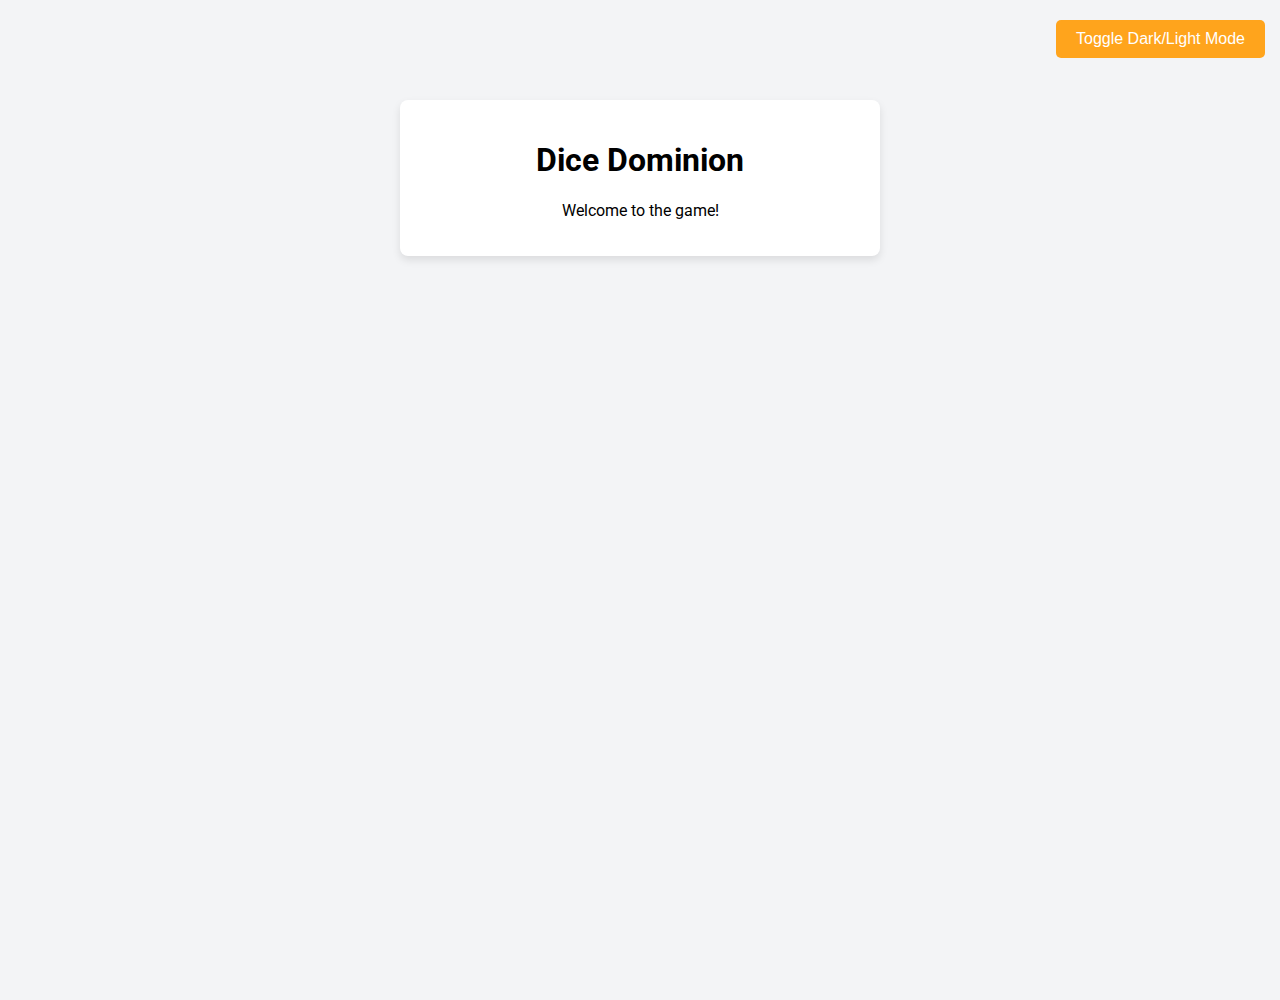
==== local_DiceDominion/local_index.html @ 4d5ac479 "Initial project structure with dark/light theme toggle" ====
<!DOCTYPE html>
<html lang="en">
<head>
  <meta charset="UTF-8" />
  <meta name="viewport" content="width=device-width, initial-scale=1.0"/>
  <title>Dice Dominion</title>
  <link
    href="https://fonts.googleapis.com/css2?family=Roboto:wght@400;700&display=swap"
    rel="stylesheet"/>
  <link rel="stylesheet" href="style.css" />
</head>
<body>
  <div
    id="toggleTheme"
    style="position: absolute; top: 10px; right: 10px; cursor: pointer;">
    <button onclick="toggleTheme()">Toggle Dark/Light Mode</button>
  </div>
  <div id="container" style="display: block;">
    <h1>Dice Dominion</h1>
    <p>Welcome to the game!</p>
  </div>
  <script src="script.js"></script>
</body>
</html>
---- local_DiceDominion/style.css ----
body, html {
    display: flex;
    justify-content: center;
    align-items: flex-start;
    height: 100vh;
    margin: 0;
    padding-top: 50px;
    font-family: 'Roboto', sans-serif;
    background-color: #f3f4f6;
  }
  
  #container {
    text-align: center;
    background: #ffffff;
    box-shadow: 0 4px 8px rgba(0, 0, 0, 0.1);
    padding: 20px;
    border-radius: 8px;
    width: calc(var(--board-size, 10) * 40px + 40px);
  }
  
  #menu {
    text-align: center;
    background: #ffffff;
    box-shadow: 0 4px 8px rgba(0, 0, 0, 0.1);
    padding: 20px;
    border-radius: 8px;
    width: 500px;
    animation: fadeIn 2s;
    display: none;
  }
  
  #board {
    display: grid;
    grid-template-columns: repeat(10, 40px);
    grid-template-rows: repeat(10, 40px);
    width: 400px;
    height: 400px;
    border: 2px solid #e5e7eb;
    margin: 20px auto;
    transition: transform 0.3s ease;
  }
  
  .cell {
    width: 40px;
    height: 40px;
    border: 1px solid #d1d5db;
    display: flex;
    align-items: center;
    justify-content: center;
    cursor: pointer;
    transition: background-color 0.3s ease, transform 0.3s ease;
  }
  
  .cell:hover {
    transform: scale(1.1);
  }
  
  .player1 { 
    background-color: var(--player1-color);
  }
  .player2 { 
    background-color: var(--player2-color);
  }
  .preview-blue {
    background-color: var(--player1-color, rgba(0, 115, 230, 0.3)); 
    opacity: 0.3;
  }
  .preview-red {
    background-color: var(--player2-color, rgba(255, 76, 76, 0.3)); 
    opacity: 0.3;
  }
  
  button {
    background-color: #ffa41c;
    border: none;
    color: white;
    padding: 10px 20px;
    text-align: center;
    text-decoration: none;
    display: inline-block;
    font-size: 16px;
    margin: 10px 5px;
    cursor: pointer;
    border-radius: 5px;
    transition: background-color 0.3s ease, transform 0.3s ease;
  }
  
  button:hover {
    background-color: #ff8c00;
    transform: scale(1.05);
  }
  
  #status {
    font-size: 18px;
    color: #374151;
  }
  
  @keyframes fadeIn {
    from { opacity: 0; }
    to { opacity: 1; }
  }
  
  body.dark-mode {
    background-color: #121212;
    color: #ffffff;
  }
  
  body.dark-mode #container,
  body.dark-mode #menu {
    background: #1e1e1e;
    color: #ffffff;
    box-shadow: 0 4px 8px rgba(255, 255, 255, 0.1);
  }
  
  body.dark-mode button {
    background-color: #ffa41c;
    color: #ffffff;
  }
  
  body.dark-mode button:hover {
    background-color: #ff8c00;
  }
  
  body.dark-mode .cell {
    border: 1px solid #444;
  }
  
  body.dark-mode #board {
    border: 2px solid #444;
  }
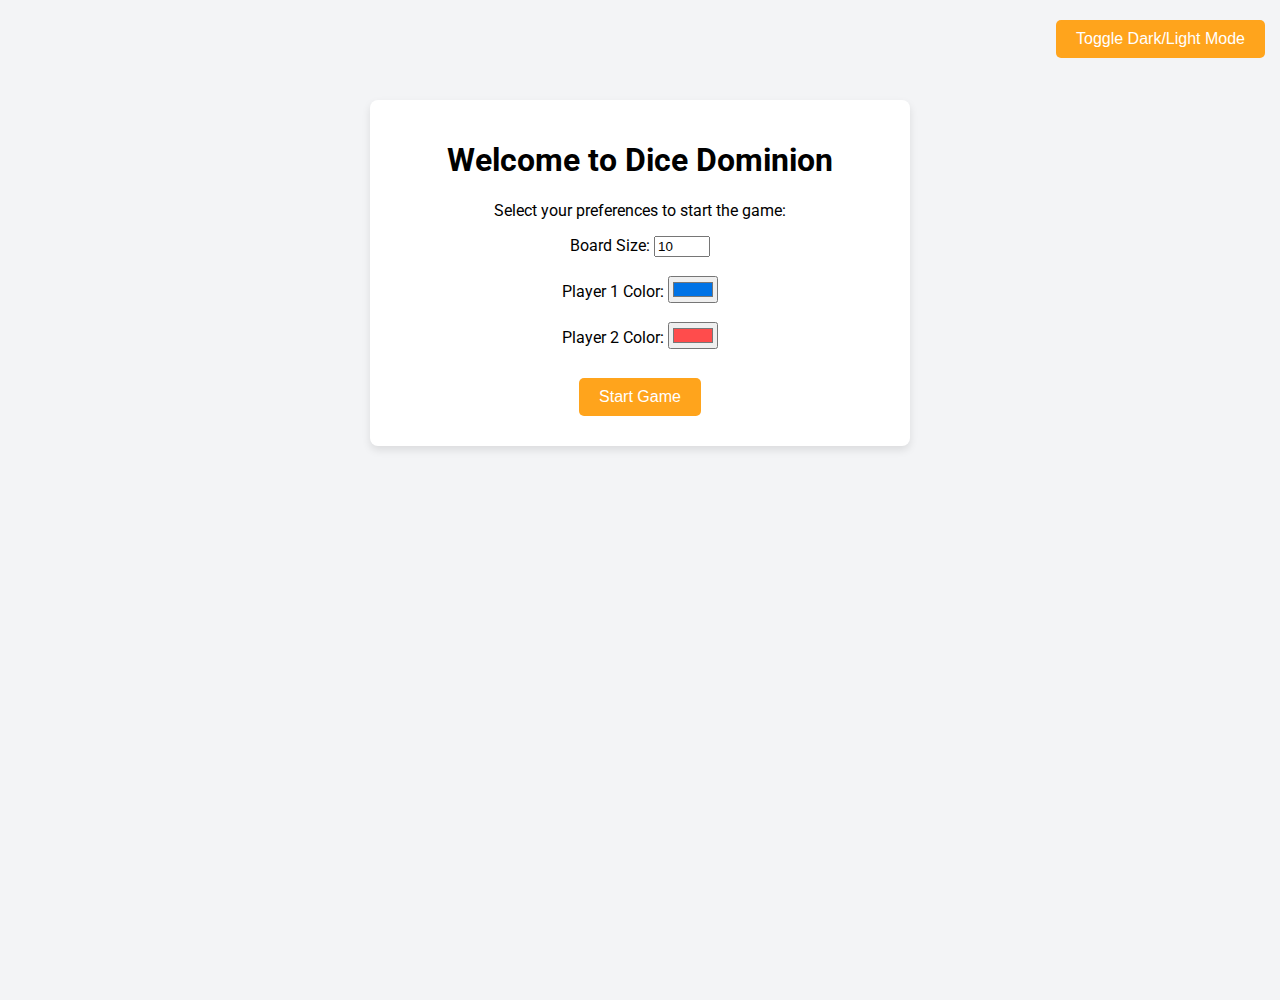
==== commit 4a04ebd5: "Add main menu and basic startGame logic" ====
--- a/local_DiceDominion/local_index.html
+++ b/local_DiceDominion/local_index.html
@@ -15,10 +15,24 @@
     style="position: absolute; top: 10px; right: 10px; cursor: pointer;">
     <button onclick="toggleTheme()">Toggle Dark/Light Mode</button>
   </div>
-  <div id="container" style="display: block;">
+
+  <div id="menu">
+    <h1>Welcome to Dice Dominion</h1>
+    <p>Select your preferences to start the game:</p>
+    <label for="boardSizeInput">Board Size:</label>
+    <input type="number" id="boardSizeInput" min="5" max="20" value="10"><br><br>
+    <label for="player1Color">Player 1 Color:</label>
+    <input type="color" id="player1Color" value="#0073e6"><br><br>
+    <label for="player2Color">Player 2 Color:</label>
+    <input type="color" id="player2Color" value="#ff4c4c"><br><br>
+    <button onclick="startGame()">Start Game</button>
+  </div>
+
+  <div id="container">
     <h1>Dice Dominion</h1>
-    <p>Welcome to the game!</p>
+    </div id="board"></div>
   </div>
+
   <script src="script.js"></script>
 </body>
 </html>--- a/local_DiceDominion/style.css
+++ b/local_DiceDominion/style.css
@@ -15,6 +15,7 @@
     box-shadow: 0 4px 8px rgba(0, 0, 0, 0.1);
     padding: 20px;
     border-radius: 8px;
+    display: none;
     width: calc(var(--board-size, 10) * 40px + 40px);
   }
   
@@ -26,7 +27,6 @@
     border-radius: 8px;
     width: 500px;
     animation: fadeIn 2s;
-    display: none;
   }
   
   #board {
